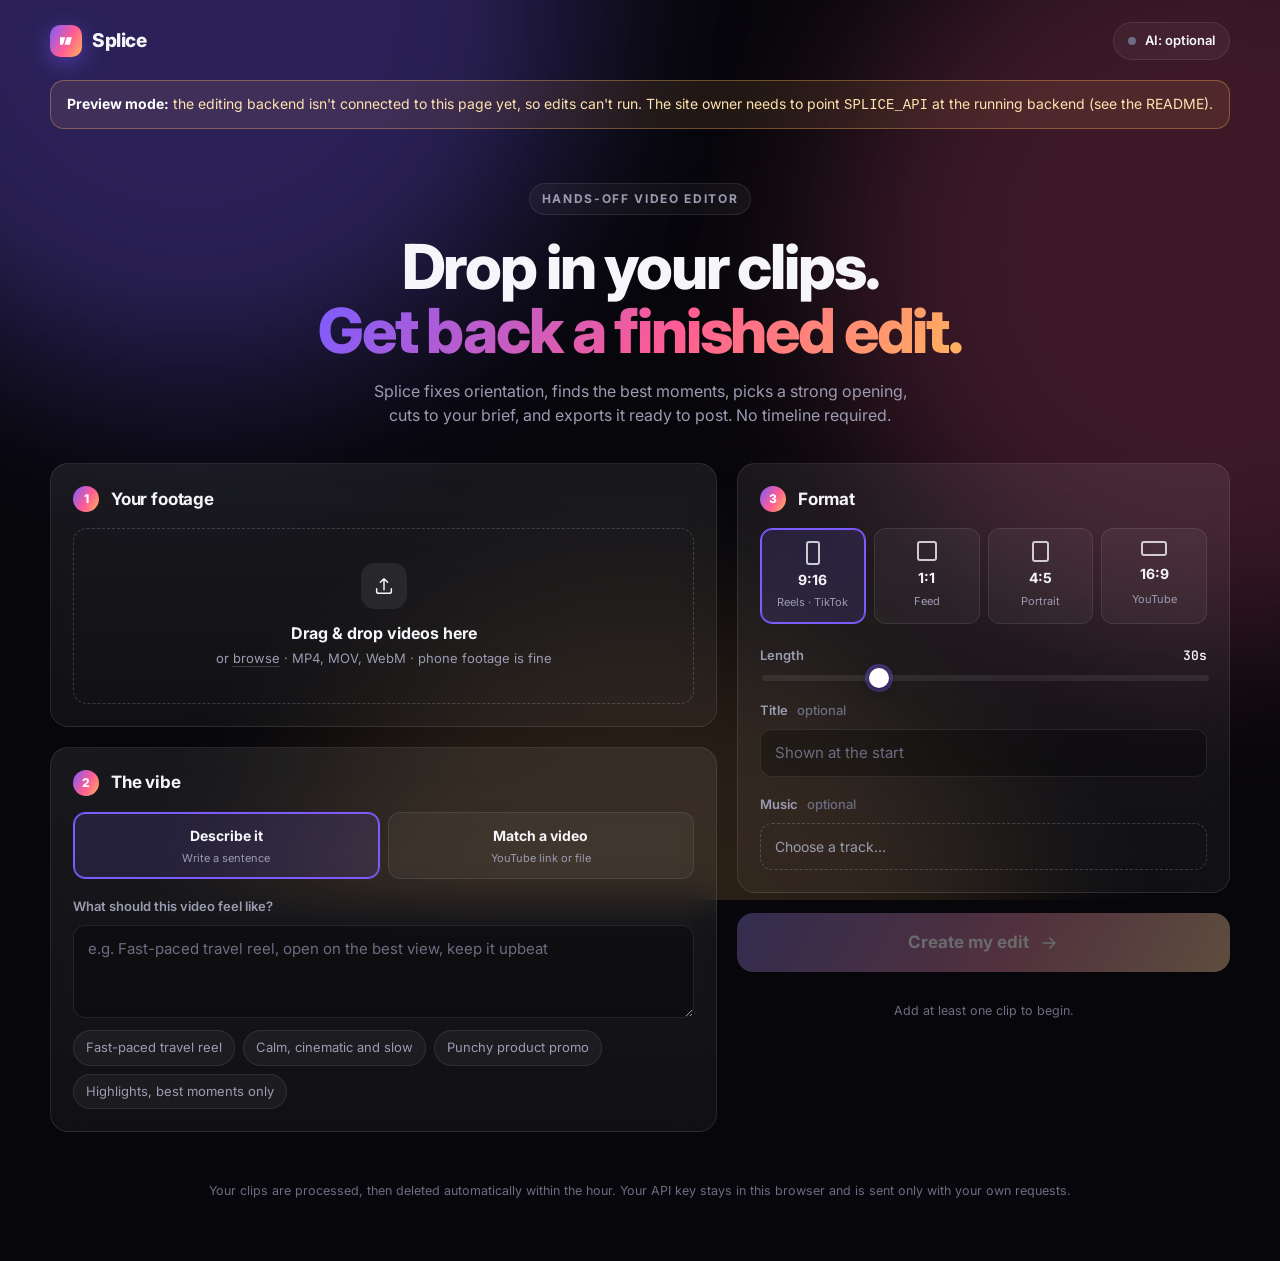
==== web/index.html @ bcc7db31 "Reference videos (YouTube or file), chunked parallel uploads, no-AI sentence edits, faster analysis/" ====
<!doctype html>
<html lang="en">
<head>
  <meta charset="utf-8">
  <meta name="viewport" content="width=device-width, initial-scale=1, viewport-fit=cover">
  <title>Splice — hands-off video editing</title>
  <meta name="description" content="Drop in your clips and a sentence. Get back a finished edit.">
  <meta name="theme-color" content="#07070b">
  <link rel="preconnect" href="https://fonts.googleapis.com">
  <link rel="preconnect" href="https://fonts.gstatic.com" crossorigin>
  <link href="https://fonts.googleapis.com/css2?family=Inter:wght@400;500;600;700;800&family=JetBrains+Mono:wght@500&display=swap" rel="stylesheet">
  <link rel="stylesheet" href="style.css">
</head>
<body>
  <div class="aurora" aria-hidden="true"><i></i><i></i><i></i></div>

  <header class="top">
    <a class="brand" href="./" aria-label="Splice home">
      <span class="mark" aria-hidden="true"><svg viewBox="0 0 24 24"><path d="M4 7h7l-3 10H4zM13 7h7l-3 10h-7z" fill="currentColor"/></svg></span>
      <span>Splice</span>
    </a>
    <button class="ai-pill" id="aiPill" type="button" aria-haspopup="dialog">
      <span class="dot" id="aiDot"></span><span id="aiPillText">AI: optional</span>
    </button>
  </header>

  <div class="banner" id="banner" role="status" hidden></div>

  <main>
    <!-- ───────── SETUP ───────── -->
    <section id="viewSetup" class="view">
      <div class="hero">
        <p class="eyebrow">Hands-off video editor</p>
        <h1>Drop in your clips.<br><span class="grad">Get back a finished edit.</span></h1>
        <p class="sub">Splice fixes orientation, finds the best moments, picks a strong opening, cuts to your brief, and exports it ready to post. No timeline required.</p>
      </div>

      <div class="grid">
        <div class="col">
          <div class="card" id="cardClips">
            <div class="card-h"><span class="num">1</span><h2>Your footage</h2><span class="meta" id="clipMeta"></span></div>
            <div class="drop" id="drop" tabindex="0" role="button" aria-label="Add video clips">
              <input id="fileInput" type="file" accept="video/*,.mp4,.mov,.m4v,.mkv,.webm" multiple hidden>
              <div class="drop-ico" aria-hidden="true">
                <svg viewBox="0 0 24 24" fill="none" stroke="currentColor" stroke-width="1.6" stroke-linecap="round" stroke-linejoin="round"><path d="M12 16V4M12 4l-4 4M12 4l4 4"/><path d="M4 15v3a2 2 0 0 0 2 2h12a2 2 0 0 0 2-2v-3"/></svg>
              </div>
              <p class="drop-t">Drag &amp; drop videos here</p>
              <p class="drop-s">or <u>browse</u> · MP4, MOV, WebM · phone footage is fine<span id="limitText"></span></p>
            </div>
            <ul class="clips" id="clipList" aria-live="polite"></ul>
          </div>

          <div class="card">
            <div class="card-h"><span class="num">2</span><h2>The vibe</h2></div>
            <div class="seg two tabs" id="briefMode" role="radiogroup" aria-label="How to describe the vibe">
              <button type="button" role="radio" aria-checked="true" data-v="describe"><b>Describe it</b><small>Write a sentence</small></button>
              <button type="button" role="radio" aria-checked="false" data-v="reference"><b>Match a video</b><small>YouTube link or file</small></button>
            </div>

            <div id="refBlock" hidden>
              <label class="field">
                <span>YouTube link</span>
                <input id="refUrl" type="url" inputmode="url" autocomplete="off" spellcheck="false" placeholder="https://www.youtube.com/watch?v=…">
              </label>
              <div class="or"><span>or</span></div>
              <label class="file" id="refLabel">
                <input id="refFile" type="file" accept="video/*,.mp4,.mov,.m4v,.mkv,.webm" hidden>
                <span id="refText">Upload a reference video…</span>
                <button type="button" id="refClear" class="x" aria-label="Remove reference" hidden>×</button>
              </label>
              <p class="fine">Splice measures the reference's pacing and style, then edits <em>your</em> footage to feel like it. The reference itself is never used in your video and is deleted after it's measured.</p>
            </div>

            <label class="field">
              <span id="promptLabel">What should this video feel like?</span>
              <textarea id="prompt" rows="3" maxlength="1000" placeholder="e.g. Fast-paced travel reel, open on the best view, keep it upbeat"></textarea>
            </label>
            <div class="chips" id="ideas" aria-label="Ideas">
              <button type="button">Fast-paced travel reel</button>
              <button type="button">Calm, cinematic and slow</button>
              <button type="button">Punchy product promo</button>
              <button type="button">Highlights, best moments only</button>
            </div>
          </div>
        </div>

        <div class="col">
          <div class="card">
            <div class="card-h"><span class="num">3</span><h2>Format</h2></div>
            <div class="seg" id="presets" role="radiogroup" aria-label="Aspect ratio">
              <button type="button" role="radio" aria-checked="true" data-v="9:16"><i class="ar a916"></i><b>9:16</b><small>Reels · TikTok</small></button>
              <button type="button" role="radio" aria-checked="false" data-v="1:1"><i class="ar a11"></i><b>1:1</b><small>Feed</small></button>
              <button type="button" role="radio" aria-checked="false" data-v="4:5"><i class="ar a45"></i><b>4:5</b><small>Portrait</small></button>
              <button type="button" role="radio" aria-checked="false" data-v="16:9"><i class="ar a169"></i><b>16:9</b><small>YouTube</small></button>
            </div>

            <div class="field">
              <span class="row"><span>Length</span><output id="durOut">30s</output></span>
              <input id="duration" type="range" min="10" max="90" step="5" value="30" aria-label="Target length in seconds">
            </div>

            <label class="field">
              <span>Title <em>optional</em></span>
              <input id="title" type="text" maxlength="80" placeholder="Shown at the start">
            </label>

            <div class="field">
              <span>Music <em>optional</em></span>
              <label class="file" id="musicLabel">
                <input id="musicInput" type="file" accept="audio/*,.mp3,.m4a,.aac,.wav,.ogg" hidden>
                <span id="musicText">Choose a track…</span>
                <button type="button" id="musicClear" class="x" aria-label="Remove music" hidden>×</button>
              </label>
            </div>
          </div>

          <button class="go" id="go" type="button" disabled>
            <span>Create my edit</span>
            <svg viewBox="0 0 24 24" aria-hidden="true"><path d="M5 12h14M13 6l6 6-6 6" fill="none" stroke="currentColor" stroke-width="2" stroke-linecap="round" stroke-linejoin="round"/></svg>
          </button>
          <p class="fine" id="goHint">Add at least one clip to begin.</p>
        </div>
      </div>
    </section>

    <!-- ───────── WORKING ───────── -->
    <section id="viewWork" class="view" hidden>
      <div class="work card">
        <div class="ring" aria-hidden="true">
          <svg viewBox="0 0 120 120"><circle class="trk" cx="60" cy="60" r="52"/><circle class="bar" id="ringBar" cx="60" cy="60" r="52"/></svg>
          <span id="ringPct">0%</span>
        </div>
        <h2 id="workTitle">Uploading your footage</h2>
        <p class="sub" id="workSub">This usually takes a minute or two.</p>
        <ol class="steps" id="steps">
          <li data-s="upload"><i></i>Upload</li>
          <li data-s="orient"><i></i>Check orientation</li>
          <li data-s="analyze"><i></i>Find the best moments</li>
          <li data-s="plan"><i></i>Plan the edit</li>
          <li data-s="render"><i></i>Render</li>
        </ol>
      </div>
    </section>

    <!-- ───────── RESULT ───────── -->
    <section id="viewResult" class="view" hidden>
      <div class="result">
        <div class="player-col">
          <div class="player" id="playerWrap">
            <video id="player" controls playsinline preload="metadata"></video>
            <div class="busy" id="playerBusy" hidden><span class="spin"></span><p id="busyText">Re-rendering…</p></div>
          </div>
        </div>
        <div class="side-col">
          <div class="card">
            <div class="card-h"><h2>Your edit is ready</h2></div>
            <p class="sub" id="resultMeta"></p>
            <ul class="notes" id="resultNotes"></ul>
            <div class="actions">
              <a class="btn primary" id="download" download="splice-edit.mp4">Download MP4</a>
              <button class="btn" id="again" type="button">New edit</button>
            </div>
          </div>

          <div class="card">
            <div class="card-h"><h2>Change it with a sentence</h2></div>
            <form id="reviseForm" class="revise">
              <input id="reviseInput" type="text" maxlength="500" placeholder="e.g. Make the second shot slow motion" autocomplete="off">
              <button class="btn primary" type="submit" id="reviseGo">Apply</button>
            </form>
            <div class="chips" id="reviseIdeas">
              <button type="button">Make it shorter and punchier</button>
              <button type="button">Slow-mo the best shot</button>
              <button type="button">Add a title: Summer 2026</button>
              <button type="button">Mute the clips, keep the music</button>
            </div>
            <p class="fine" id="reviseHint"></p>
          </div>

          <div class="card">
            <div class="card-h"><h2>Timeline</h2><span class="meta" id="tlMeta"></span></div>
            <div class="timeline" id="timeline" aria-label="Cuts in order"></div>
            <ul class="legend" id="legend"></ul>
          </div>
        </div>
      </div>
    </section>
  </main>

  <footer class="foot">
    <p>Your clips are processed, then deleted automatically within the hour. Your API key stays in this browser and is sent only with your own requests.</p>
  </footer>

  <!-- ───────── AI CONNECT DIALOG ───────── -->
  <dialog id="aiDialog" aria-labelledby="aiTitle">
    <form method="dialog" class="dlg-x"><button aria-label="Close">×</button></form>
    <h2 id="aiTitle">Smarter edits with AI <span class="pill">optional</span></h2>
    <p class="sub">Splice works without any AI. Connecting one lets it look at your footage, fix upside-down clips, and follow your brief more closely. It uses your own key, so it runs on your account.</p>

    <div class="seg two" id="provider" role="radiogroup" aria-label="AI provider">
      <button type="button" role="radio" aria-checked="true" data-v="claude"><b>Claude</b><small>Best quality · pay as you go</small></button>
      <button type="button" role="radio" aria-checked="false" data-v="gemini"><b>Gemini</b><small>Free tier available</small></button>
    </div>

    <label class="field">
      <span>API key</span>
      <input id="aiKey" type="password" autocomplete="off" spellcheck="false" placeholder="Paste your key">
    </label>
    <p class="fine" id="keyHelp"></p>
    <p class="err" id="aiErr" role="alert" hidden></p>

    <div class="dlg-actions">
      <button class="btn primary" id="aiConnect" type="button">Connect</button>
      <button class="btn" id="aiForget" type="button" hidden>Disconnect</button>
      <button class="btn ghost" id="aiSkip" type="button">Continue without AI</button>
    </div>
    <p class="fine">Without AI you still get a clean automatic edit; with it, Splice sees your footage, fixes upside-down clips, and follows your brief.</p>
  </dialog>

  <div class="toasts" id="toasts" aria-live="polite"></div>

  <script src="config.js"></script>
  <script src="app.js"></script>
</body>
</html>
---- web/style.css ----
:root {
  color-scheme: dark;
  --bg: #07070b;
  --bg2: #0d0d14;
  --surface: rgba(255, 255, 255, 0.045);
  --surface-2: rgba(255, 255, 255, 0.075);
  --border: rgba(255, 255, 255, 0.09);
  --border-2: rgba(255, 255, 255, 0.18);
  --text: #f5f5fa;
  --muted: #9b9bb2;
  --faint: #6c6c82;
  --a1: #7c5cff;
  --a2: #ff5c93;
  --a3: #ffb35c;
  --ok: #3ddc97;
  --err: #ff6b7a;
  --grad: linear-gradient(120deg, var(--a1), var(--a2) 55%, var(--a3));
  --r: 18px;
  --font: "Inter", ui-sans-serif, system-ui, -apple-system, "Segoe UI", Roboto, sans-serif;
  --mono: "JetBrains Mono", ui-monospace, SFMono-Regular, Menlo, monospace;
}

* { box-sizing: border-box; }
html { -webkit-text-size-adjust: 100%; }
body {
  margin: 0;
  min-height: 100vh;
  background: var(--bg);
  color: var(--text);
  font: 15px/1.5 var(--font);
  -webkit-font-smoothing: antialiased;
  overflow-x: hidden;
}
[hidden] { display: none !important; }
button, input, textarea { font: inherit; color: inherit; }
button { cursor: pointer; }
h1, h2, p { margin: 0; }
u { text-decoration-color: var(--border-2); text-underline-offset: 3px; }

/* ── background ── */
.aurora { position: fixed; inset: 0; z-index: 0; pointer-events: none; overflow: hidden; }
.aurora i {
  position: absolute; width: 60vmax; height: 60vmax; border-radius: 50%;
  filter: blur(90px); opacity: 0.32; will-change: transform;
}
.aurora i:nth-child(1) { background: var(--a1); top: -30vmax; left: -15vmax; animation: drift1 22s ease-in-out infinite alternate; }
.aurora i:nth-child(2) { background: var(--a2); top: -10vmax; right: -25vmax; opacity: 0.22; animation: drift2 26s ease-in-out infinite alternate; }
.aurora i:nth-child(3) { background: var(--a3); bottom: -38vmax; left: 20vw; opacity: 0.14; animation: drift1 30s ease-in-out infinite alternate-reverse; }
@keyframes drift1 { to { transform: translate3d(8vmax, 6vmax, 0) scale(1.15); } }
@keyframes drift2 { to { transform: translate3d(-9vmax, 10vmax, 0) scale(0.9); } }

/* ── layout ── */
.top, main, .foot { position: relative; z-index: 1; width: min(1180px, 100% - 32px); margin-inline: auto; }
.top { display: flex; align-items: center; justify-content: space-between; padding: 22px 0 6px; }
.brand { display: inline-flex; align-items: center; gap: 10px; font-weight: 800; letter-spacing: -0.02em; font-size: 19px; color: var(--text); text-decoration: none; }
.mark { width: 32px; height: 32px; border-radius: 10px; display: grid; place-items: center; background: var(--grad); color: #fff; box-shadow: 0 6px 22px rgba(124, 92, 255, 0.45); }
.mark svg { width: 18px; height: 18px; }

.ai-pill {
  display: inline-flex; align-items: center; gap: 9px; padding: 8px 14px; border-radius: 999px;
  background: var(--surface); border: 1px solid var(--border); font-size: 13px; font-weight: 600;
  transition: background 0.2s, border-color 0.2s;
}
.ai-pill:hover { background: var(--surface-2); border-color: var(--border-2); }
.ai-pill .dot { width: 8px; height: 8px; border-radius: 50%; background: var(--faint); }
.ai-pill.on .dot { background: var(--ok); box-shadow: 0 0 0 4px rgba(61, 220, 151, 0.18); }

main { padding-bottom: 40px; }
.view { animation: rise 0.5s cubic-bezier(0.2, 0.7, 0.2, 1); }
@keyframes rise { from { opacity: 0; transform: translateY(14px); } }

.hero { text-align: center; padding: 54px 0 36px; max-width: 760px; margin-inline: auto; }
.eyebrow {
  display: inline-block; font-size: 12px; font-weight: 700; letter-spacing: 0.14em; text-transform: uppercase;
  color: var(--muted); padding: 6px 12px; border: 1px solid var(--border); border-radius: 999px; background: var(--surface);
}
h1 { font-size: clamp(34px, 6.2vw, 62px); line-height: 1.04; letter-spacing: -0.035em; font-weight: 800; margin: 20px 0 16px; }
.grad { background: var(--grad); -webkit-background-clip: text; background-clip: text; color: transparent; }
.sub { color: var(--muted); font-size: 16px; }
.hero .sub { max-width: 560px; margin-inline: auto; }

.grid { display: grid; grid-template-columns: 1.15fr 0.85fr; gap: 20px; align-items: start; }
.col { display: grid; gap: 20px; }
@media (max-width: 880px) { .grid { grid-template-columns: 1fr; } }

/* ── cards ── */
.card {
  background: linear-gradient(180deg, var(--surface-2), var(--surface));
  border: 1px solid var(--border); border-radius: var(--r); padding: 22px;
  backdrop-filter: blur(18px); -webkit-backdrop-filter: blur(18px);
}
.card-h { display: flex; align-items: center; gap: 12px; margin-bottom: 16px; }
.card-h h2 { font-size: 17px; font-weight: 700; letter-spacing: -0.01em; }
.card-h .meta { margin-left: auto; font-size: 12px; color: var(--muted); font-family: var(--mono); }
.num {
  width: 26px; height: 26px; border-radius: 50%; display: grid; place-items: center; font-size: 12px; font-weight: 800;
  background: var(--grad); color: #fff;
}

/* ── drop zone ── */
.drop {
  border: 1.5px dashed var(--border-2); border-radius: 14px; padding: 34px 16px; text-align: center; outline: none;
  transition: border-color 0.2s, background 0.2s, transform 0.2s; cursor: pointer;
}
.drop:hover, .drop:focus-visible, .drop.over { border-color: var(--a1); background: rgba(124, 92, 255, 0.09); }
.drop.over { transform: scale(1.01); }
.drop-ico { width: 46px; height: 46px; margin: 0 auto 12px; border-radius: 14px; display: grid; place-items: center; background: var(--surface-2); color: var(--text); }
.drop-ico svg { width: 22px; height: 22px; }
.drop-t { font-weight: 700; font-size: 16px; }
.drop-s { color: var(--muted); font-size: 13px; margin-top: 4px; }

.clips { list-style: none; margin: 14px 0 0; padding: 0; display: grid; gap: 10px; }
.clips:empty { display: none; }
.clip {
  display: grid; grid-template-columns: 64px 1fr auto; gap: 12px; align-items: center; padding: 8px;
  border: 1px solid var(--border); border-radius: 12px; background: var(--surface);
  animation: rise 0.35s ease both;
}
.clip video { width: 64px; height: 40px; object-fit: cover; border-radius: 8px; background: #000; pointer-events: none; }
.clip .nm { font-size: 14px; font-weight: 600; white-space: nowrap; overflow: hidden; text-overflow: ellipsis; }
.clip .sz { font-size: 12px; color: var(--muted); font-family: var(--mono); }
.x { width: 30px; height: 30px; border-radius: 9px; border: 0; background: transparent; color: var(--muted); font-size: 20px; line-height: 1; }
.x:hover { background: var(--surface-2); color: var(--text); }

/* ── form bits ── */
.field { display: grid; gap: 8px; margin-top: 18px; }
.seg + .field { margin-top: 22px; }
.card-h + .field { margin-top: 0; }
.field > span, .field .row { font-size: 13px; font-weight: 600; color: var(--muted); }
.field em { font-style: normal; font-weight: 500; color: var(--faint); margin-left: 6px; }
.row { display: flex; justify-content: space-between; }
.row output { color: var(--text); font-family: var(--mono); }
textarea, input[type="text"], input[type="password"] {
  width: 100%; background: rgba(0, 0, 0, 0.28); border: 1px solid var(--border); border-radius: 12px;
  padding: 12px 14px; outline: none; transition: border-color 0.2s, box-shadow 0.2s; resize: vertical;
}
textarea:focus, input[type="text"]:focus, input[type="password"]:focus {
  border-color: var(--a1); box-shadow: 0 0 0 4px rgba(124, 92, 255, 0.18);
}
::placeholder { color: var(--faint); }

input[type="range"] { -webkit-appearance: none; appearance: none; width: 100%; height: 6px; border-radius: 6px; background: var(--surface-2); outline: none; }
input[type="range"]::-webkit-slider-thumb { -webkit-appearance: none; width: 20px; height: 20px; border-radius: 50%; background: #fff; box-shadow: 0 2px 10px rgba(0, 0, 0, 0.5), 0 0 0 4px rgba(124, 92, 255, 0.4); }
input[type="range"]::-moz-range-thumb { width: 20px; height: 20px; border: 0; border-radius: 50%; background: #fff; }

.chips { display: flex; flex-wrap: wrap; gap: 8px; margin-top: 12px; }
.chips button {
  padding: 7px 12px; border-radius: 999px; border: 1px solid var(--border); background: var(--surface);
  color: var(--muted); font-size: 13px; transition: all 0.2s;
}
.chips button:hover { color: var(--text); border-color: var(--border-2); background: var(--surface-2); }

.seg { display: grid; grid-template-columns: repeat(4, 1fr); gap: 8px; }
.seg.two { grid-template-columns: 1fr 1fr; margin-bottom: 4px; }
.seg button {
  display: grid; justify-items: center; gap: 4px; padding: 12px 6px; border-radius: 12px;
  border: 1px solid var(--border); background: var(--surface); transition: all 0.2s; text-align: center;
}
.seg button b { font-size: 14px; }
.seg button small { font-size: 11px; color: var(--muted); }
.seg button:hover { border-color: var(--border-2); }
.seg button[aria-checked="true"] { border-color: var(--a1); background: rgba(124, 92, 255, 0.14); box-shadow: inset 0 0 0 1px var(--a1); }
.ar { display: block; border: 2px solid currentColor; border-radius: 3px; opacity: 0.8; }
.a916 { width: 14px; height: 24px; } .a11 { width: 20px; height: 20px; } .a45 { width: 17px; height: 21px; } .a169 { width: 26px; height: 15px; }

.file {
  display: flex; align-items: center; gap: 8px; padding: 12px 14px; border-radius: 12px; cursor: pointer;
  border: 1px dashed var(--border-2); color: var(--muted); font-size: 14px; transition: all 0.2s;
}
.file:hover { border-color: var(--a1); color: var(--text); }
.file span { flex: 1; overflow: hidden; text-overflow: ellipsis; white-space: nowrap; }
.file.has { border-style: solid; color: var(--text); }

/* ── buttons ── */
.go {
  width: 100%; display: flex; align-items: center; justify-content: center; gap: 10px; padding: 17px 22px; border: 0;
  border-radius: 16px; font-size: 17px; font-weight: 700; color: #fff; background: var(--grad);
  box-shadow: 0 12px 40px rgba(255, 92, 147, 0.32), inset 0 1px 0 rgba(255, 255, 255, 0.3);
  transition: transform 0.15s, box-shadow 0.2s, filter 0.2s, opacity 0.2s;
}
.go svg { width: 20px; height: 20px; transition: transform 0.2s; }
.go:hover:not(:disabled) { transform: translateY(-2px); box-shadow: 0 16px 48px rgba(255, 92, 147, 0.45), inset 0 1px 0 rgba(255, 255, 255, 0.3); }
.go:hover:not(:disabled) svg { transform: translateX(4px); }
.go:disabled { opacity: 0.4; cursor: not-allowed; filter: saturate(0.5); box-shadow: none; }
.fine { color: var(--faint); font-size: 12.5px; margin-top: 10px; }
.go + .fine { text-align: center; }

.btn {
  display: inline-flex; align-items: center; justify-content: center; padding: 11px 18px; border-radius: 12px;
  border: 1px solid var(--border); background: var(--surface-2); font-weight: 600; font-size: 14px; text-decoration: none; color: var(--text);
  transition: all 0.2s;
}
.btn:hover { border-color: var(--border-2); background: rgba(255, 255, 255, 0.11); }
.btn.primary { background: var(--grad); border-color: transparent; color: #fff; box-shadow: 0 6px 22px rgba(255, 92, 147, 0.28); }
.btn.primary:hover { filter: brightness(1.1); }
.btn.ghost { background: transparent; }
.btn:disabled { opacity: 0.5; cursor: not-allowed; }

/* ── working view ── */
.work { max-width: 560px; margin: 48px auto; text-align: center; padding: 38px 28px; }
.work h2 { font-size: 24px; letter-spacing: -0.02em; margin-top: 18px; }
.ring { position: relative; width: 128px; height: 128px; margin-inline: auto; }
.ring svg { width: 100%; height: 100%; transform: rotate(-90deg); }
.ring circle { fill: none; stroke-width: 8; }
.ring .trk { stroke: var(--surface-2); }
.ring .bar { stroke: var(--a2); stroke-linecap: round; stroke-dasharray: 326.7; stroke-dashoffset: 326.7; transition: stroke-dashoffset 0.5s ease; filter: drop-shadow(0 0 8px rgba(255, 92, 147, 0.6)); }
.ring span { position: absolute; inset: 0; display: grid; place-items: center; font-weight: 800; font-size: 26px; font-family: var(--mono); }
.steps { list-style: none; padding: 0; margin: 26px auto 0; display: grid; gap: 10px; text-align: left; max-width: 300px; }
.steps li { display: flex; align-items: center; gap: 12px; color: var(--faint); font-size: 14px; transition: color 0.3s; }
.steps i { width: 18px; height: 18px; border-radius: 50%; border: 2px solid var(--border-2); position: relative; flex: none; transition: all 0.3s; }
.steps li.active { color: var(--text); font-weight: 600; }
.steps li.active i { border-color: var(--a2); border-top-color: transparent; animation: spin 0.8s linear infinite; }
.steps li.done { color: var(--muted); }
.steps li.done i { background: var(--ok); border-color: var(--ok); }
.steps li.done i::after { content: ""; position: absolute; left: 4px; top: 1px; width: 4px; height: 8px; border: solid #04170e; border-width: 0 2px 2px 0; transform: rotate(45deg); }
@keyframes spin { to { transform: rotate(360deg); } }

/* ── result ── */
.result { display: grid; grid-template-columns: minmax(280px, 400px) 1fr; gap: 24px; padding-top: 34px; align-items: start; }
@media (max-width: 880px) { .result { grid-template-columns: 1fr; } .player-col { max-width: 420px; margin-inline: auto; width: 100%; } }
.player-col { position: sticky; top: 16px; }
.player {
  position: relative; border-radius: 22px; overflow: hidden; background: #000; border: 1px solid var(--border-2);
  box-shadow: 0 30px 80px rgba(0, 0, 0, 0.6), 0 0 0 1px rgba(255, 255, 255, 0.04); max-height: 78vh; display: grid;
}
.player video { width: 100%; height: 100%; max-height: 78vh; display: block; background: #000; object-fit: contain; }
.busy { position: absolute; inset: 0; display: grid; place-content: center; justify-items: center; gap: 14px; background: rgba(7, 7, 11, 0.78); backdrop-filter: blur(6px); }
.spin { width: 34px; height: 34px; border-radius: 50%; border: 3px solid var(--border-2); border-top-color: var(--a2); animation: spin 0.8s linear infinite; }
.side-col { display: grid; gap: 18px; }
.actions { display: flex; gap: 10px; margin-top: 16px; flex-wrap: wrap; }
.revise { display: flex; gap: 10px; }
.revise input { flex: 1; }
.timeline { display: flex; height: 46px; border-radius: 12px; overflow: hidden; gap: 3px; }
.seg-cut { position: relative; min-width: 6px; border-radius: 6px; transition: filter 0.2s, transform 0.2s; }
.seg-cut:hover { filter: brightness(1.25); transform: scaleY(1.08); }
.seg-cut.has-cap::after { content: "Aa"; position: absolute; left: 4px; bottom: 2px; font-size: 9px; font-weight: 800; opacity: 0.85; }
.seg-cut.has-fx::before { content: ""; position: absolute; right: 3px; top: 3px; width: 6px; height: 6px; border-radius: 50%; background: #fff; opacity: 0.9; }
.legend { list-style: none; padding: 0; margin: 14px 0 0; display: flex; flex-wrap: wrap; gap: 8px 16px; font-size: 12.5px; color: var(--muted); }
.legend li { display: inline-flex; align-items: center; gap: 7px; }
.legend i { width: 10px; height: 10px; border-radius: 3px; }
.pill { display: inline-block; padding: 3px 9px; border-radius: 999px; font-size: 12px; font-weight: 600; background: var(--surface-2); border: 1px solid var(--border); margin-right: 6px; }

/* ── dialog ── */
dialog {
  width: min(480px, calc(100% - 32px)); padding: 26px; border-radius: 22px; color: var(--text);
  background: linear-gradient(180deg, #17172a, #101019); border: 1px solid var(--border-2); box-shadow: 0 40px 100px rgba(0, 0, 0, 0.7);
}
dialog::backdrop { background: rgba(4, 4, 8, 0.7); backdrop-filter: blur(6px); }
dialog h2 { font-size: 21px; letter-spacing: -0.02em; margin-bottom: 8px; }
dialog .sub { font-size: 14px; margin-bottom: 18px; }
.dlg-x { position: absolute; top: 14px; right: 14px; margin: 0; }
.dlg-x button { width: 32px; height: 32px; border-radius: 10px; border: 0; background: var(--surface-2); font-size: 20px; }
.dlg-actions { display: flex; gap: 10px; margin-top: 18px; flex-wrap: wrap; }
.err { color: var(--err); font-size: 13.5px; margin-top: 10px; }
#keyHelp a { color: var(--text); }

/* ── misc ── */
.toasts { position: fixed; z-index: 50; left: 50%; bottom: 24px; transform: translateX(-50%); display: grid; gap: 10px; width: min(440px, calc(100% - 32px)); }
.toast {
  padding: 13px 16px; border-radius: 14px; background: #1a1a2b; border: 1px solid var(--border-2);
  box-shadow: 0 16px 50px rgba(0, 0, 0, 0.55); font-size: 14px; animation: rise 0.3s ease;
}
.toast.err { border-color: rgba(255, 107, 122, 0.55); }
.toast.ok { border-color: rgba(61, 220, 151, 0.5); }
.foot { padding: 10px 0 40px; text-align: center; color: var(--faint); font-size: 12.5px; }

:focus-visible { outline: 2px solid var(--a1); outline-offset: 2px; }
@media (prefers-reduced-motion: reduce) {
  *, *::before, *::after { animation: none !important; transition: none !important; }
}
@media (max-width: 520px) {
  .hero { padding-top: 34px; }
  .card { padding: 18px; }
  .seg { grid-template-columns: repeat(2, 1fr); }
}

.banner {
  position: relative; z-index: 1; width: min(1180px, 100% - 32px); margin: 14px auto 0; padding: 12px 16px;
  border-radius: 14px; font-size: 14px; color: #ffe2b0; background: rgba(255, 179, 92, 0.1); border: 1px solid rgba(255, 179, 92, 0.35);
}
.banner b { color: #fff; }

.tabs { margin-bottom: 16px; }
.or { display: flex; align-items: center; gap: 12px; color: var(--faint); font-size: 12px; margin: 12px 0; text-transform: uppercase; letter-spacing: 0.1em; }
.or::before, .or::after { content: ""; height: 1px; flex: 1; background: var(--border); }
#refBlock .fine { margin: 10px 0 4px; }
#refBlock em { font-style: normal; color: var(--muted); }
input[type="url"] {
  width: 100%; background: rgba(0, 0, 0, 0.28); border: 1px solid var(--border); border-radius: 12px;
  padding: 12px 14px; outline: none; transition: border-color 0.2s, box-shadow 0.2s;
}
input[type="url"]:focus { border-color: var(--a1); box-shadow: 0 0 0 4px rgba(124, 92, 255, 0.18); }
.speed { margin-top: 6px; min-height: 20px; color: var(--muted); font-family: var(--mono); font-size: 12.5px; }
.notes { list-style: none; padding: 0; margin: 12px 0 0; display: grid; gap: 8px; }
.notes:empty { display: none; }
.notes li { font-size: 13px; color: #ffe2b0; background: rgba(255, 179, 92, 0.1); border: 1px solid rgba(255, 179, 92, 0.3); border-radius: 10px; padding: 8px 12px; }
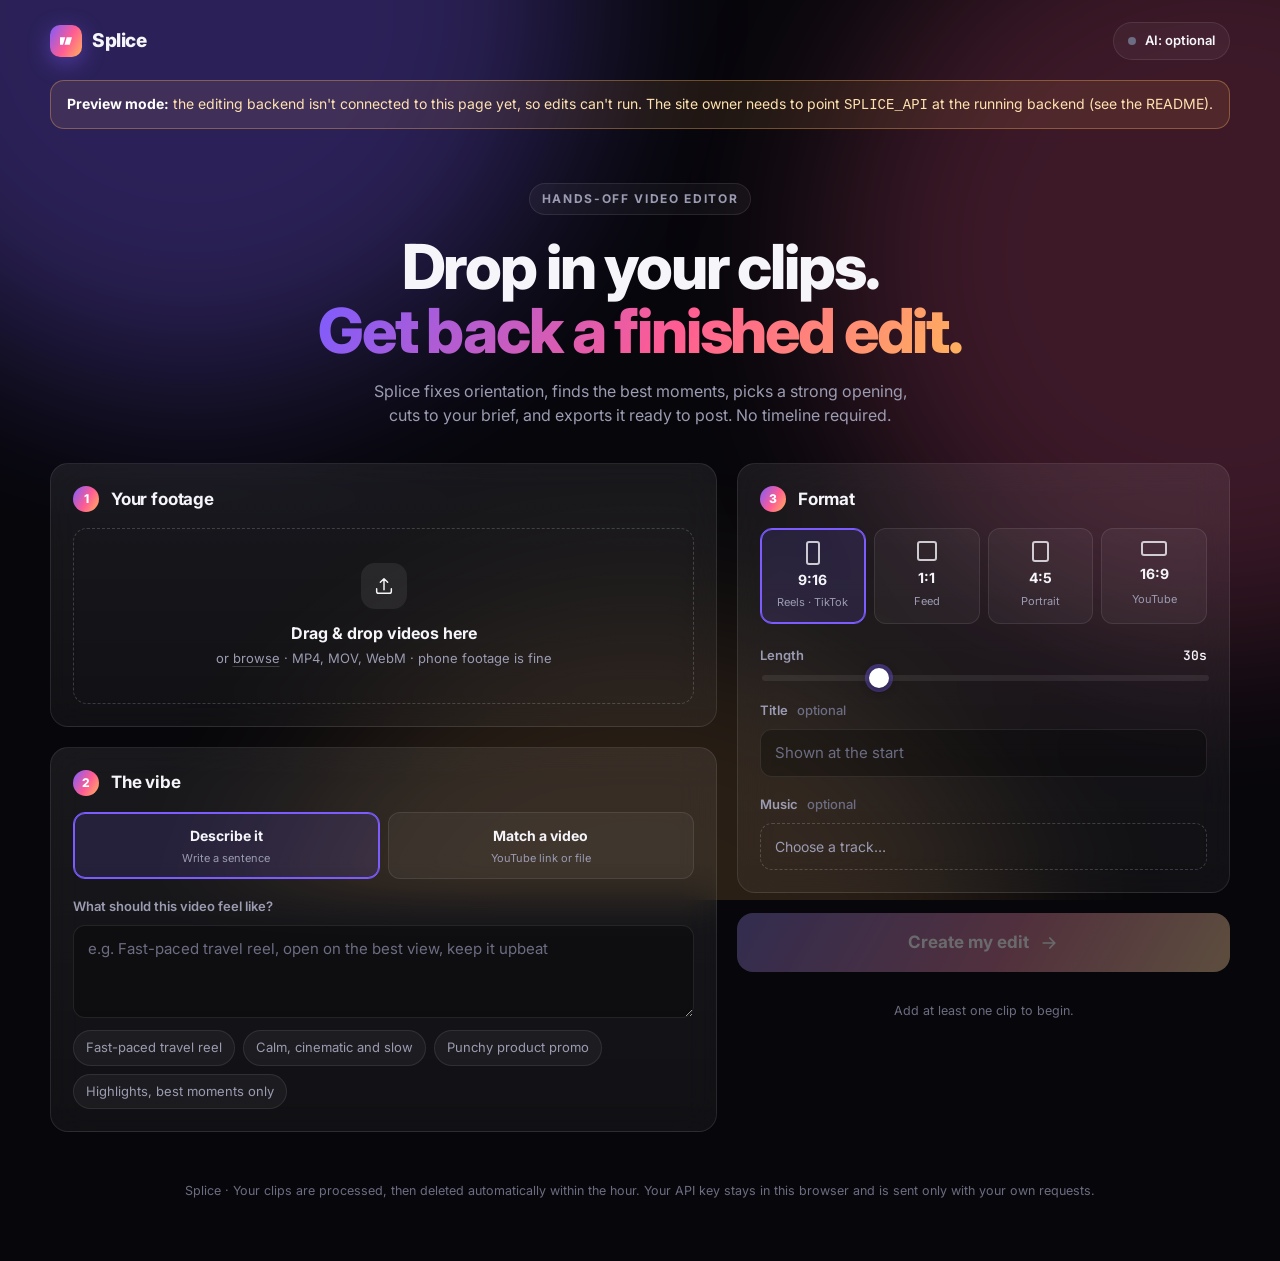
==== commit ae5ddcf8: "Self-updating desktop app: check releases, verify checksum, swap and restart - update: finds the lat" ====
--- a/web/index.html
+++ b/web/index.html
@@ -19,6 +19,9 @@
       <span class="mark" aria-hidden="true"><svg viewBox="0 0 24 24"><path d="M4 7h7l-3 10H4zM13 7h7l-3 10h-7z" fill="currentColor"/></svg></span>
       <span>Splice</span>
     </a>
+    <button class="ai-pill update-pill" id="updatePill" type="button" hidden>
+      <span class="dot" aria-hidden="true"></span><span id="updateText">Update available</span>
+    </button>
     <button class="ai-pill" id="aiPill" type="button" aria-haspopup="dialog">
       <span class="dot" id="aiDot"></span><span id="aiPillText">AI: optional</span>
     </button>
@@ -33,6 +36,11 @@
         <p class="eyebrow">Hands-off video editor</p>
         <h1>Drop in your clips.<br><span class="grad">Get back a finished edit.</span></h1>
         <p class="sub">Splice fixes orientation, finds the best moments, picks a strong opening, cuts to your brief, and exports it ready to post. No timeline required.</p>
+      </div>
+
+      <div class="recent" id="recent" hidden>
+        <h3>Pick up where you left off</h3>
+        <ul id="recentList"></ul>
       </div>
 
       <div class="grid">
@@ -167,6 +175,7 @@
             <form id="reviseForm" class="revise">
               <input id="reviseInput" type="text" maxlength="500" placeholder="e.g. Make the second shot slow motion" autocomplete="off">
               <button class="btn primary" type="submit" id="reviseGo">Apply</button>
+              <button class="btn" type="button" id="undoBtn" disabled title="Go back one change">Undo</button>
             </form>
             <div class="chips" id="reviseIdeas">
               <button type="button">Make it shorter and punchier</button>
@@ -188,7 +197,7 @@
   </main>
 
   <footer class="foot">
-    <p>Your clips are processed, then deleted automatically within the hour. Your API key stays in this browser and is sent only with your own requests.</p>
+    <p>Splice<span class="ver" id="footVersion"></span> · Your clips are processed, then deleted automatically within the hour. Your API key stays in this browser and is sent only with your own requests.</p>
   </footer>
 
   <!-- ───────── AI CONNECT DIALOG ───────── -->
@@ -217,6 +226,16 @@
     <p class="fine">Without AI you still get a clean automatic edit; with it, Splice sees your footage, fixes upside-down clips, and follows your brief.</p>
   </dialog>
 
+  <dialog id="slowDialog" aria-labelledby="slowTitle">
+    <h2 id="slowTitle">This will take a while</h2>
+    <p class="sub" id="slowBody"></p>
+    <ul class="tips" id="slowTips"></ul>
+    <div class="dlg-actions">
+      <button class="btn" id="slowCancel" type="button">Pick different clips</button>
+      <button class="btn primary" id="slowGo" type="button">Upload anyway</button>
+    </div>
+  </dialog>
+
   <div class="toasts" id="toasts" aria-live="polite"></div>
 
   <script src="config.js"></script>
--- a/web/style.css
+++ b/web/style.css
@@ -51,7 +51,8 @@
 
 /* ── layout ── */
 .top, main, .foot { position: relative; z-index: 1; width: min(1180px, 100% - 32px); margin-inline: auto; }
-.top { display: flex; align-items: center; justify-content: space-between; padding: 22px 0 6px; }
+.top { display: flex; align-items: center; justify-content: space-between; gap: 10px; padding: 22px 0 6px; }
+.top .ai-pill + .ai-pill { margin-left: auto; }
 .brand { display: inline-flex; align-items: center; gap: 10px; font-weight: 800; letter-spacing: -0.02em; font-size: 19px; color: var(--text); text-decoration: none; }
 .mark { width: 32px; height: 32px; border-radius: 10px; display: grid; place-items: center; background: var(--grad); color: #fff; box-shadow: 0 6px 22px rgba(124, 92, 255, 0.45); }
 .mark svg { width: 18px; height: 18px; }
@@ -294,3 +295,24 @@
 .notes { list-style: none; padding: 0; margin: 12px 0 0; display: grid; gap: 8px; }
 .notes:empty { display: none; }
 .notes li { font-size: 13px; color: #ffe2b0; background: rgba(255, 179, 92, 0.1); border: 1px solid rgba(255, 179, 92, 0.3); border-radius: 10px; padding: 8px 12px; }
+
+.recent { margin: -8px 0 22px; }
+.recent h3 { margin: 0 0 10px; font-size: 13px; font-weight: 700; color: var(--muted); letter-spacing: 0.04em; }
+.recent ul { list-style: none; margin: 0; padding: 0; display: flex; gap: 10px; flex-wrap: wrap; }
+.recent button {
+  display: grid; gap: 2px; text-align: left; padding: 10px 14px; border-radius: 12px; border: 1px solid var(--border);
+  background: var(--surface); min-width: 150px; transition: all 0.2s;
+}
+.recent button:hover:not(:disabled) { border-color: var(--a1); background: rgba(124, 92, 255, 0.1); }
+.recent button:disabled { opacity: 0.5; cursor: default; }
+.recent b { font-size: 14px; }
+.recent small { color: var(--muted); font-size: 12px; }
+.revise .btn { white-space: nowrap; }
+
+.tips { margin: 0 0 4px; padding-left: 18px; color: var(--muted); font-size: 14px; display: grid; gap: 6px; }
+.tips b { color: var(--text); }
+
+.update-pill { margin-left: auto; border-color: rgba(255, 179, 92, 0.5); background: rgba(255, 179, 92, 0.1); color: #ffe2b0; }
+.update-pill .dot { background: var(--a3); box-shadow: 0 0 0 4px rgba(255, 179, 92, 0.2); }
+.update-pill + .ai-pill { margin-left: 0; }
+.ver { color: var(--faint); font-family: var(--mono); font-size: 12px; }
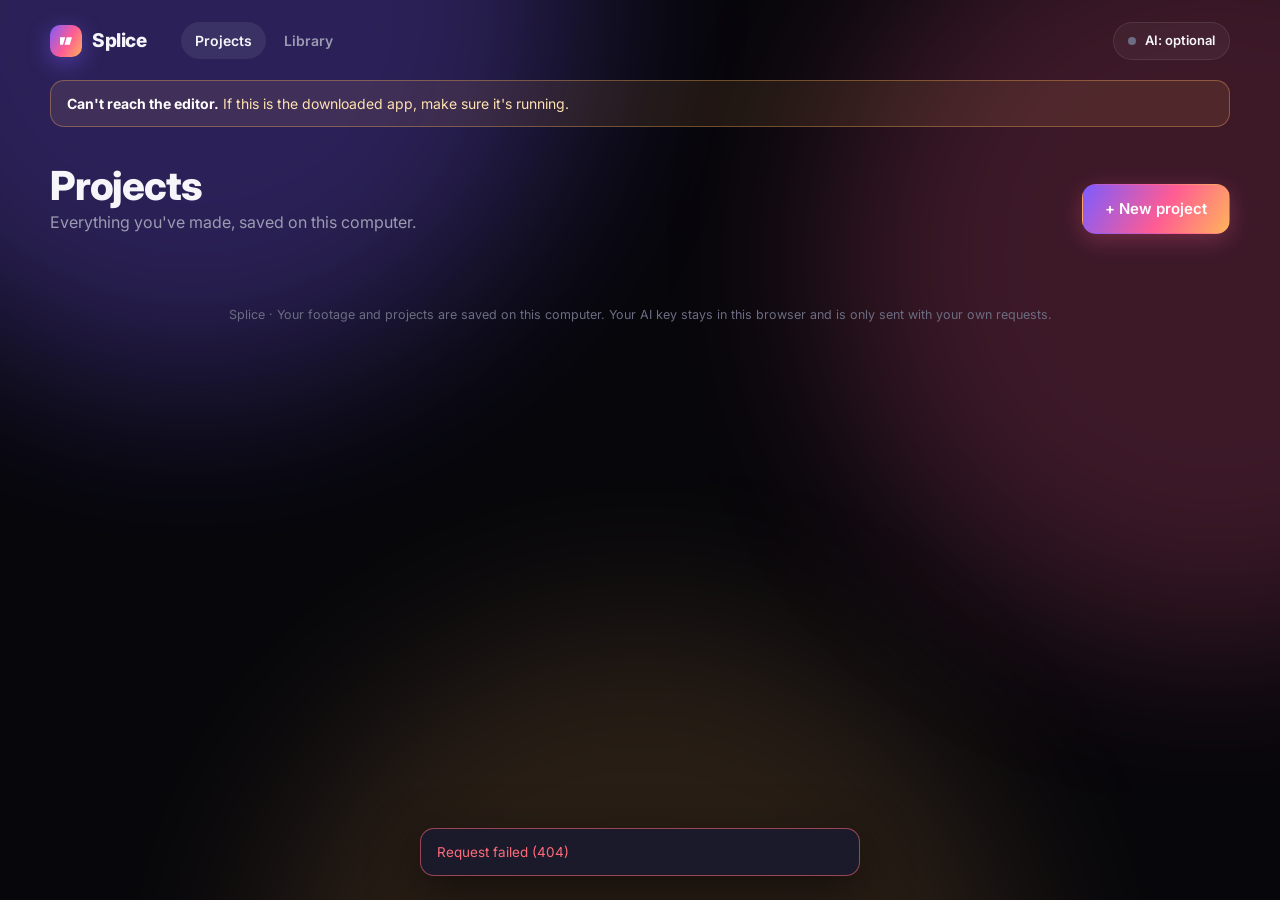
==== commit 060eec23: "New front end: sign-in, projects dashboard, footage library, project workspace - accounts UI (sign u" ====
--- a/web/index.html
+++ b/web/index.html
@@ -19,43 +19,114 @@
       <span class="mark" aria-hidden="true"><svg viewBox="0 0 24 24"><path d="M4 7h7l-3 10H4zM13 7h7l-3 10h-7z" fill="currentColor"/></svg></span>
       <span>Splice</span>
     </a>
+    <nav class="nav" id="nav" hidden>
+      <a href="#/home" id="navHome">Projects</a>
+      <a href="#/library" id="navLib">Library</a>
+    </nav>
     <button class="ai-pill update-pill" id="updatePill" type="button" hidden>
       <span class="dot" aria-hidden="true"></span><span id="updateText">Update available</span>
     </button>
     <button class="ai-pill" id="aiPill" type="button" aria-haspopup="dialog">
       <span class="dot" id="aiDot"></span><span id="aiPillText">AI: optional</span>
     </button>
+    <button class="ai-pill acct" id="acctBtn" type="button" hidden>
+      <span id="acctName">Account</span>
+    </button>
   </header>
 
   <div class="banner" id="banner" role="status" hidden></div>
 
   <main>
-    <!-- ───────── SETUP ───────── -->
-    <section id="viewSetup" class="view">
-      <div class="hero">
-        <p class="eyebrow">Hands-off video editor</p>
-        <h1>Drop in your clips.<br><span class="grad">Get back a finished edit.</span></h1>
-        <p class="sub">Splice fixes orientation, finds the best moments, picks a strong opening, cuts to your brief, and exports it ready to post. No timeline required.</p>
-      </div>
-
-      <div class="recent" id="recent" hidden>
-        <h3>Pick up where you left off</h3>
-        <ul id="recentList"></ul>
-      </div>
-
-      <div class="grid">
+    <!-- ───────── SIGN IN ───────── -->
+    <section id="viewAuth" class="view" hidden>
+      <div class="auth card">
+        <h1 class="auth-h">Welcome to <span class="grad">Splice</span></h1>
+        <p class="sub">Your projects and footage are saved on this computer. Sign in to pick up where you left off.</p>
+        <div class="seg two tabs" id="authTabs" role="tablist" aria-label="Sign in or create an account">
+          <button type="button" role="tab" aria-selected="true" data-v="login"><b>Sign in</b></button>
+          <button type="button" role="tab" aria-selected="false" data-v="signup"><b>Create account</b></button>
+        </div>
+        <form id="authForm" novalidate>
+          <label class="field" id="nameField" hidden>
+            <span>Your name <em>optional</em></span>
+            <input id="authName" type="text" autocomplete="name" maxlength="80">
+          </label>
+          <label class="field">
+            <span>Email</span>
+            <input id="authEmail" type="text" inputmode="email" autocomplete="email" spellcheck="false" placeholder="you@example.com">
+          </label>
+          <label class="field">
+            <span>Password</span>
+            <input id="authPassword" type="password" autocomplete="current-password" placeholder="At least 8 characters">
+          </label>
+          <p class="err" id="authErr" role="alert" hidden></p>
+          <button class="go" id="authGo" type="submit"><span id="authGoText">Sign in</span></button>
+        </form>
+      </div>
+    </section>
+
+    <!-- ───────── HOME: PROJECTS ───────── -->
+    <section id="viewHome" class="view" hidden>
+      <div class="page-h">
+        <div>
+          <h1 class="page-title">Projects</h1>
+          <p class="sub" id="homeSub">Everything you've made, saved on this computer.</p>
+        </div>
+        <button class="btn primary big" id="newProject" type="button">+ New project</button>
+      </div>
+      <div class="banner-slot" id="homeNotice"></div>
+      <ul class="cards" id="projectGrid"></ul>
+      <div class="empty" id="homeEmpty" hidden>
+        <div class="empty-ico" aria-hidden="true">🎬</div>
+        <h2>Make your first edit</h2>
+        <p class="sub">Create a project, drop in your clips, and Splice will cut them into a finished video.</p>
+        <button class="btn primary big" id="newProject2" type="button">+ New project</button>
+      </div>
+    </section>
+
+    <!-- ───────── LIBRARY ───────── -->
+    <section id="viewLibrary" class="view" hidden>
+      <div class="page-h">
+        <div>
+          <h1 class="page-title">Footage library</h1>
+          <p class="sub" id="libSub">Upload once, use in any project.</p>
+        </div>
+        <button class="btn primary big" id="libAdd" type="button">+ Add footage</button>
+      </div>
+      <ul class="cards media-cards" id="libGrid"></ul>
+      <div class="empty" id="libEmpty" hidden>
+        <div class="empty-ico" aria-hidden="true">📁</div>
+        <h2>No footage yet</h2>
+        <p class="sub">Add clips here and they'll be available in every project.</p>
+      </div>
+    </section>
+
+    <!-- ───────── PROJECT WORKSPACE ───────── -->
+    <section id="viewProject" class="view" hidden>
+      <div class="page-h tight">
+        <div class="crumbs">
+          <button class="link" id="backHome" type="button">← Projects</button>
+          <input id="projName" class="name-input" type="text" maxlength="80" aria-label="Project name">
+        </div>
+        <span class="chip" id="projStatus">Draft</span>
+      </div>
+
+      <div class="work-grid">
         <div class="col">
-          <div class="card" id="cardClips">
-            <div class="card-h"><span class="num">1</span><h2>Your footage</h2><span class="meta" id="clipMeta"></span></div>
-            <div class="drop" id="drop" tabindex="0" role="button" aria-label="Add video clips">
+          <div class="card">
+            <div class="card-h"><span class="num">1</span><h2>Footage</h2><span class="meta" id="clipMeta"></span></div>
+            <div class="drop slim" id="drop" tabindex="0" role="button" aria-label="Add video clips">
               <input id="fileInput" type="file" accept="video/*,.mp4,.mov,.m4v,.mkv,.webm" multiple hidden>
-              <div class="drop-ico" aria-hidden="true">
-                <svg viewBox="0 0 24 24" fill="none" stroke="currentColor" stroke-width="1.6" stroke-linecap="round" stroke-linejoin="round"><path d="M12 16V4M12 4l-4 4M12 4l4 4"/><path d="M4 15v3a2 2 0 0 0 2 2h12a2 2 0 0 0 2-2v-3"/></svg>
-              </div>
-              <p class="drop-t">Drag &amp; drop videos here</p>
-              <p class="drop-s">or <u>browse</u> · MP4, MOV, WebM · phone footage is fine<span id="limitText"></span></p>
+              <p class="drop-t">Drop videos here <span class="drop-s">or <u>browse</u></span></p>
+              <p class="drop-s" id="limitText">MP4, MOV, WebM · phone footage is fine</p>
+            </div>
+            <div class="upload-card" id="uploadCard" hidden>
+              <div class="bar"><i id="upBar"></i></div>
+              <p class="up-line"><b id="upTitle">Uploading…</b> <span id="upSub"></span></p>
+              <p class="speed" id="upSpeed" aria-live="polite"></p>
             </div>
             <ul class="clips" id="clipList" aria-live="polite"></ul>
+            <button class="btn" id="pickLibrary" type="button">Add from library</button>
           </div>
 
           <div class="card">
@@ -64,7 +135,6 @@
               <button type="button" role="radio" aria-checked="true" data-v="describe"><b>Describe it</b><small>Write a sentence</small></button>
               <button type="button" role="radio" aria-checked="false" data-v="reference"><b>Match a video</b><small>YouTube link or file</small></button>
             </div>
-
             <div id="refBlock" hidden>
               <label class="field">
                 <span>YouTube link</span>
@@ -76,9 +146,8 @@
                 <span id="refText">Upload a reference video…</span>
                 <button type="button" id="refClear" class="x" aria-label="Remove reference" hidden>×</button>
               </label>
-              <p class="fine">Splice measures the reference's pacing and style, then edits <em>your</em> footage to feel like it. The reference itself is never used in your video and is deleted after it's measured.</p>
-            </div>
-
+              <p class="fine">Only the reference's pacing and style are measured; none of it appears in your video.</p>
+            </div>
             <label class="field">
               <span id="promptLabel">What should this video feel like?</span>
               <textarea id="prompt" rows="3" maxlength="1000" placeholder="e.g. Fast-paced travel reel, open on the best view, keep it upbeat"></textarea>
@@ -90,9 +159,7 @@
               <button type="button">Highlights, best moments only</button>
             </div>
           </div>
-        </div>
-
-        <div class="col">
+
           <div class="card">
             <div class="card-h"><span class="num">3</span><h2>Format</h2></div>
             <div class="seg" id="presets" role="radiogroup" aria-label="Aspect ratio">
@@ -101,17 +168,14 @@
               <button type="button" role="radio" aria-checked="false" data-v="4:5"><i class="ar a45"></i><b>4:5</b><small>Portrait</small></button>
               <button type="button" role="radio" aria-checked="false" data-v="16:9"><i class="ar a169"></i><b>16:9</b><small>YouTube</small></button>
             </div>
-
             <div class="field">
               <span class="row"><span>Length</span><output id="durOut">30s</output></span>
               <input id="duration" type="range" min="10" max="90" step="5" value="30" aria-label="Target length in seconds">
             </div>
-
             <label class="field">
               <span>Title <em>optional</em></span>
               <input id="title" type="text" maxlength="80" placeholder="Shown at the start">
             </label>
-
             <div class="field">
               <span>Music <em>optional</em></span>
               <label class="file" id="musicLabel">
@@ -121,56 +185,35 @@
               </label>
             </div>
           </div>
-
-          <button class="go" id="go" type="button" disabled>
-            <span>Create my edit</span>
-            <svg viewBox="0 0 24 24" aria-hidden="true"><path d="M5 12h14M13 6l6 6-6 6" fill="none" stroke="currentColor" stroke-width="2" stroke-linecap="round" stroke-linejoin="round"/></svg>
-          </button>
-          <p class="fine" id="goHint">Add at least one clip to begin.</p>
-        </div>
-      </div>
-    </section>
-
-    <!-- ───────── WORKING ───────── -->
-    <section id="viewWork" class="view" hidden>
-      <div class="work card">
-        <div class="ring" aria-hidden="true">
-          <svg viewBox="0 0 120 120"><circle class="trk" cx="60" cy="60" r="52"/><circle class="bar" id="ringBar" cx="60" cy="60" r="52"/></svg>
-          <span id="ringPct">0%</span>
-        </div>
-        <h2 id="workTitle">Uploading your footage</h2>
-        <p class="sub" id="workSub">This usually takes a minute or two.</p>
-        <ol class="steps" id="steps">
-          <li data-s="upload"><i></i>Upload</li>
-          <li data-s="orient"><i></i>Check orientation</li>
-          <li data-s="analyze"><i></i>Find the best moments</li>
-          <li data-s="plan"><i></i>Plan the edit</li>
-          <li data-s="render"><i></i>Render</li>
-        </ol>
-      </div>
-    </section>
-
-    <!-- ───────── RESULT ───────── -->
-    <section id="viewResult" class="view" hidden>
-      <div class="result">
-        <div class="player-col">
-          <div class="player" id="playerWrap">
-            <video id="player" controls playsinline preload="metadata"></video>
-            <div class="busy" id="playerBusy" hidden><span class="spin"></span><p id="busyText">Re-rendering…</p></div>
-          </div>
-        </div>
-        <div class="side-col">
-          <div class="card">
-            <div class="card-h"><h2>Your edit is ready</h2></div>
-            <p class="sub" id="resultMeta"></p>
+        </div>
+
+        <div class="col sticky">
+          <div class="card preview-card">
+            <div class="player empty-player" id="playerWrap">
+              <video id="player" controls playsinline preload="metadata" hidden></video>
+              <div class="placeholder" id="playerEmpty">
+                <div class="empty-ico" aria-hidden="true">🎞️</div>
+                <p>Your edit will appear here</p>
+              </div>
+              <div class="busy" id="playerBusy" hidden><span class="spin"></span><p id="busyText">Working…</p></div>
+            </div>
+            <div class="progress-block" id="progressBlock" hidden>
+              <div class="bar"><i id="genBar"></i></div>
+              <p class="up-line"><b id="workTitle">Working</b> <span id="workSub"></span></p>
+            </div>
+            <button class="go" id="go" type="button" disabled>
+              <span id="goText">Create my edit</span>
+              <svg viewBox="0 0 24 24" aria-hidden="true"><path d="M5 12h14M13 6l6 6-6 6" fill="none" stroke="currentColor" stroke-width="2" stroke-linecap="round" stroke-linejoin="round"/></svg>
+            </button>
+            <p class="fine" id="goHint">Add at least one clip to begin.</p>
+            <p class="fine" id="resultMeta"></p>
             <ul class="notes" id="resultNotes"></ul>
-            <div class="actions">
+            <div class="actions" id="resultActions" hidden>
               <a class="btn primary" id="download" download="splice-edit.mp4">Download MP4</a>
-              <button class="btn" id="again" type="button">New edit</button>
-            </div>
-          </div>
-
-          <div class="card">
+            </div>
+          </div>
+
+          <div class="card" id="reviseCard" hidden>
             <div class="card-h"><h2>Change it with a sentence</h2></div>
             <form id="reviseForm" class="revise">
               <input id="reviseInput" type="text" maxlength="500" placeholder="e.g. Make the second shot slow motion" autocomplete="off">
@@ -186,7 +229,7 @@
             <p class="fine" id="reviseHint"></p>
           </div>
 
-          <div class="card">
+          <div class="card" id="timelineCard" hidden>
             <div class="card-h"><h2>Timeline</h2><span class="meta" id="tlMeta"></span></div>
             <div class="timeline" id="timeline" aria-label="Cuts in order"></div>
             <ul class="legend" id="legend"></ul>
@@ -197,7 +240,7 @@
   </main>
 
   <footer class="foot">
-    <p>Splice<span class="ver" id="footVersion"></span> · Your clips are processed, then deleted automatically within the hour. Your API key stays in this browser and is sent only with your own requests.</p>
+    <p>Splice<span class="ver" id="footVersion"></span> · Your footage and projects are saved on this computer. Your AI key stays in this browser and is only sent with your own requests.</p>
   </footer>
 
   <!-- ───────── AI CONNECT DIALOG ───────── -->
@@ -226,6 +269,41 @@
     <p class="fine">Without AI you still get a clean automatic edit; with it, Splice sees your footage, fixes upside-down clips, and follows your brief.</p>
   </dialog>
 
+  <dialog id="acctDialog" aria-labelledby="acctTitle">
+    <form method="dialog" class="dlg-x"><button aria-label="Close">×</button></form>
+    <h2 id="acctTitle">Your account</h2>
+    <p class="sub" id="acctEmail"></p>
+    <details class="pw">
+      <summary>Change password</summary>
+      <label class="field"><span>Current password</span><input id="pwCurrent" type="password" autocomplete="current-password"></label>
+      <label class="field"><span>New password</span><input id="pwNext" type="password" autocomplete="new-password"></label>
+      <p class="err" id="pwErr" role="alert" hidden></p>
+      <button class="btn" id="pwGo" type="button">Update password</button>
+    </details>
+    <div class="dlg-actions">
+      <button class="btn" id="signOut" type="button">Sign out</button>
+    </div>
+  </dialog>
+
+  <dialog id="pickDialog" aria-labelledby="pickTitle">
+    <form method="dialog" class="dlg-x"><button aria-label="Close">×</button></form>
+    <h2 id="pickTitle">Add from your library</h2>
+    <ul class="pick-list" id="pickList"></ul>
+    <p class="fine" id="pickEmpty" hidden>Your library is empty. Drop clips into the project to add some.</p>
+    <div class="dlg-actions">
+      <button class="btn primary" id="pickDone" type="button">Add selected</button>
+    </div>
+  </dialog>
+
+  <dialog id="confirmDialog" aria-labelledby="confirmTitle">
+    <h2 id="confirmTitle">Are you sure?</h2>
+    <p class="sub" id="confirmBody"></p>
+    <div class="dlg-actions">
+      <button class="btn" id="confirmNo" type="button">Cancel</button>
+      <button class="btn primary" id="confirmYes" type="button">Confirm</button>
+    </div>
+  </dialog>
+
   <dialog id="slowDialog" aria-labelledby="slowTitle">
     <h2 id="slowTitle">This will take a while</h2>
     <p class="sub" id="slowBody"></p>
--- a/web/style.css
+++ b/web/style.css
@@ -160,7 +160,7 @@
 .seg button b { font-size: 14px; }
 .seg button small { font-size: 11px; color: var(--muted); }
 .seg button:hover { border-color: var(--border-2); }
-.seg button[aria-checked="true"] { border-color: var(--a1); background: rgba(124, 92, 255, 0.14); box-shadow: inset 0 0 0 1px var(--a1); }
+.seg button[aria-checked="true"], .seg button[aria-selected="true"] { border-color: var(--a1); background: rgba(124, 92, 255, 0.14); box-shadow: inset 0 0 0 1px var(--a1); }
 .ar { display: block; border: 2px solid currentColor; border-radius: 3px; opacity: 0.8; }
 .a916 { width: 14px; height: 24px; } .a11 { width: 20px; height: 20px; } .a45 { width: 17px; height: 21px; } .a169 { width: 26px; height: 15px; }
 
@@ -316,3 +316,102 @@
 .update-pill .dot { background: var(--a3); box-shadow: 0 0 0 4px rgba(255, 179, 92, 0.2); }
 .update-pill + .ai-pill { margin-left: 0; }
 .ver { color: var(--faint); font-family: var(--mono); font-size: 12px; }
+
+/* ═════════ navigation + account ═════════ */
+.nav { display: flex; gap: 4px; margin-left: 24px; }
+.nav a { color: var(--muted); text-decoration: none; padding: 8px 14px; border-radius: 999px; font-weight: 600; font-size: 14px; transition: all 0.2s; }
+.nav a:hover { color: var(--text); background: var(--surface); }
+.nav a.on { color: var(--text); background: var(--surface-2); }
+.top { flex-wrap: wrap; }
+.top .nav { margin-right: auto; }
+.update-pill { margin-left: 0; }
+.acct { max-width: 220px; }
+.acct span { overflow: hidden; text-overflow: ellipsis; white-space: nowrap; }
+@media (max-width: 720px) { .nav { order: 5; width: 100%; margin: 6px 0 0; } }
+
+/* ═════════ sign in ═════════ */
+.auth { max-width: 460px; margin: 56px auto; padding: 32px; }
+.auth-h { font-size: 30px; margin: 0 0 8px; }
+.auth .sub { margin-bottom: 20px; font-size: 15px; }
+.auth form { display: grid; gap: 0; }
+.auth .go { margin-top: 18px; }
+.err { color: var(--err); font-size: 13.5px; margin: 12px 0 0; }
+
+/* ═════════ page header + grids ═════════ */
+.page-h { display: flex; align-items: flex-end; justify-content: space-between; gap: 16px; padding: 38px 0 22px; flex-wrap: wrap; }
+.page-h.tight { padding: 22px 0 16px; align-items: center; }
+.page-title { font-size: clamp(28px, 4vw, 40px); letter-spacing: -0.03em; font-weight: 800; margin: 0 0 4px; }
+.btn.big { padding: 13px 22px; font-size: 15px; border-radius: 14px; }
+.cards { list-style: none; margin: 0; padding: 0; display: grid; gap: 18px; grid-template-columns: repeat(auto-fill, minmax(230px, 1fr)); }
+.card-item {
+  position: relative; display: grid; gap: 4px; border: 1px solid var(--border); border-radius: 16px; padding: 10px;
+  background: linear-gradient(180deg, var(--surface-2), var(--surface)); transition: border-color 0.2s, transform 0.2s;
+}
+.card-item:hover { border-color: var(--border-2); transform: translateY(-2px); }
+.card-open { all: unset; display: grid; gap: 4px; cursor: pointer; }
+.card-open:focus-visible { outline: 2px solid var(--a1); outline-offset: 4px; border-radius: 10px; }
+.cover { position: relative; display: block; aspect-ratio: 16 / 10; border-radius: 10px; overflow: hidden; background: #0b0b12; }
+.cover img { width: 100%; height: 100%; object-fit: cover; display: block; }
+.cover-ph { position: absolute; inset: 0; display: grid; place-items: center; font-size: 34px; opacity: 0.5; }
+.cover .chip { position: absolute; left: 8px; top: 8px; }
+.card-name { font-weight: 700; font-size: 15px; padding: 6px 4px 0; overflow: hidden; text-overflow: ellipsis; white-space: nowrap; }
+.card-meta { color: var(--muted); font-size: 12.5px; padding: 0 4px 4px; }
+.card-item .del { position: absolute; right: 14px; top: 14px; background: rgba(7, 7, 11, 0.7); backdrop-filter: blur(4px); opacity: 0; transition: opacity 0.2s; }
+.card-item:hover .del, .card-item .del:focus-visible { opacity: 1; }
+.empty { text-align: center; padding: 70px 20px; border: 1.5px dashed var(--border-2); border-radius: 22px; }
+.empty-ico { font-size: 40px; margin-bottom: 8px; }
+.empty h2 { font-size: 22px; margin: 0 0 6px; }
+.empty .btn { margin-top: 18px; }
+
+.chip { display: inline-block; padding: 4px 10px; border-radius: 999px; font-size: 11.5px; font-weight: 700; letter-spacing: 0.02em;
+  background: rgba(20, 20, 30, 0.8); border: 1px solid var(--border-2); color: var(--muted); backdrop-filter: blur(6px); }
+.chip.done { color: #c9f5df; border-color: rgba(61, 220, 151, 0.5); }
+.chip.running, .chip.queued { color: #ffe2b0; border-color: rgba(255, 179, 92, 0.5); }
+.chip.error { color: #ffc4cb; border-color: rgba(255, 107, 122, 0.55); }
+
+/* ═════════ project workspace ═════════ */
+.crumbs { display: flex; align-items: center; gap: 14px; flex-wrap: wrap; min-width: 0; }
+.link { all: unset; cursor: pointer; color: var(--muted); font-weight: 600; font-size: 14px; }
+.link:hover { color: var(--text); }
+.name-input {
+  background: transparent; border: 1px solid transparent; border-radius: 10px; padding: 6px 10px; font-size: 22px; font-weight: 800;
+  letter-spacing: -0.02em; color: var(--text); outline: none; min-width: 220px; max-width: 100%;
+}
+.name-input:hover { border-color: var(--border); }
+.name-input:focus { border-color: var(--a1); box-shadow: 0 0 0 4px rgba(124, 92, 255, 0.18); }
+.work-grid { display: grid; grid-template-columns: minmax(0, 1.05fr) minmax(0, 0.95fr); gap: 20px; align-items: start; padding-bottom: 30px; }
+.work-grid .col { display: grid; gap: 20px; }
+.sticky { position: sticky; top: 16px; }
+@media (max-width: 900px) { .work-grid { grid-template-columns: 1fr; } .sticky { position: static; } }
+.drop.slim { padding: 18px 14px; }
+.drop.slim .drop-t { font-size: 15px; }
+.drop.slim .drop-s { display: inline; margin-left: 6px; }
+.drop.slim .drop-s + .drop-s, .drop.slim p.drop-s { display: block; margin: 4px 0 0; }
+#pickLibrary { margin-top: 12px; width: 100%; }
+.upload-card { margin-top: 12px; padding: 12px 14px; border: 1px solid var(--border); border-radius: 12px; background: rgba(0, 0, 0, 0.25); }
+.bar { height: 8px; border-radius: 8px; background: var(--surface-2); overflow: hidden; }
+.bar i { display: block; height: 100%; width: 0; border-radius: 8px; background: var(--grad); transition: width 0.35s ease; }
+.up-line { margin: 10px 0 0; font-size: 14px; }
+.up-line span { color: var(--muted); margin-left: 6px; font-family: var(--mono); font-size: 12.5px; }
+.preview-card { display: grid; gap: 14px; }
+.player.empty-player { aspect-ratio: 9 / 16; max-height: 62vh; margin-inline: auto; width: min(100%, 360px); background: #08080d; }
+.placeholder { display: grid; place-content: center; justify-items: center; gap: 6px; color: var(--muted); text-align: center; padding: 20px; }
+.placeholder p { margin: 0; font-size: 14px; }
+.progress-block { padding: 2px 2px 0; }
+.preview-card .go { margin-top: 2px; }
+.preview-card .fine { margin: 0; text-align: center; }
+#resultMeta { text-align: left; }
+.actions { display: flex; gap: 10px; flex-wrap: wrap; }
+
+/* ═════════ dialogs ═════════ */
+.pw { margin: 12px 0 4px; border: 1px solid var(--border); border-radius: 12px; padding: 12px 14px; }
+.pw summary { cursor: pointer; font-weight: 600; font-size: 14px; }
+.pw .btn { margin-top: 14px; }
+.pick-list { list-style: none; margin: 14px 0 0; padding: 0; display: grid; gap: 8px; max-height: 50vh; overflow: auto; }
+.pick { display: grid; grid-template-columns: auto 64px 1fr; gap: 12px; align-items: center; padding: 8px 10px; border: 1px solid var(--border); border-radius: 12px; cursor: pointer; }
+.pick:hover { border-color: var(--border-2); }
+.pick img { width: 64px; height: 40px; object-fit: cover; border-radius: 8px; background: #000; }
+.pick b { display: block; font-size: 14px; overflow: hidden; text-overflow: ellipsis; white-space: nowrap; }
+.pick small { color: var(--muted); font-size: 12px; }
+.clip img { width: 64px; height: 40px; object-fit: cover; border-radius: 8px; background: #000; }
+.clips { margin-top: 12px; }
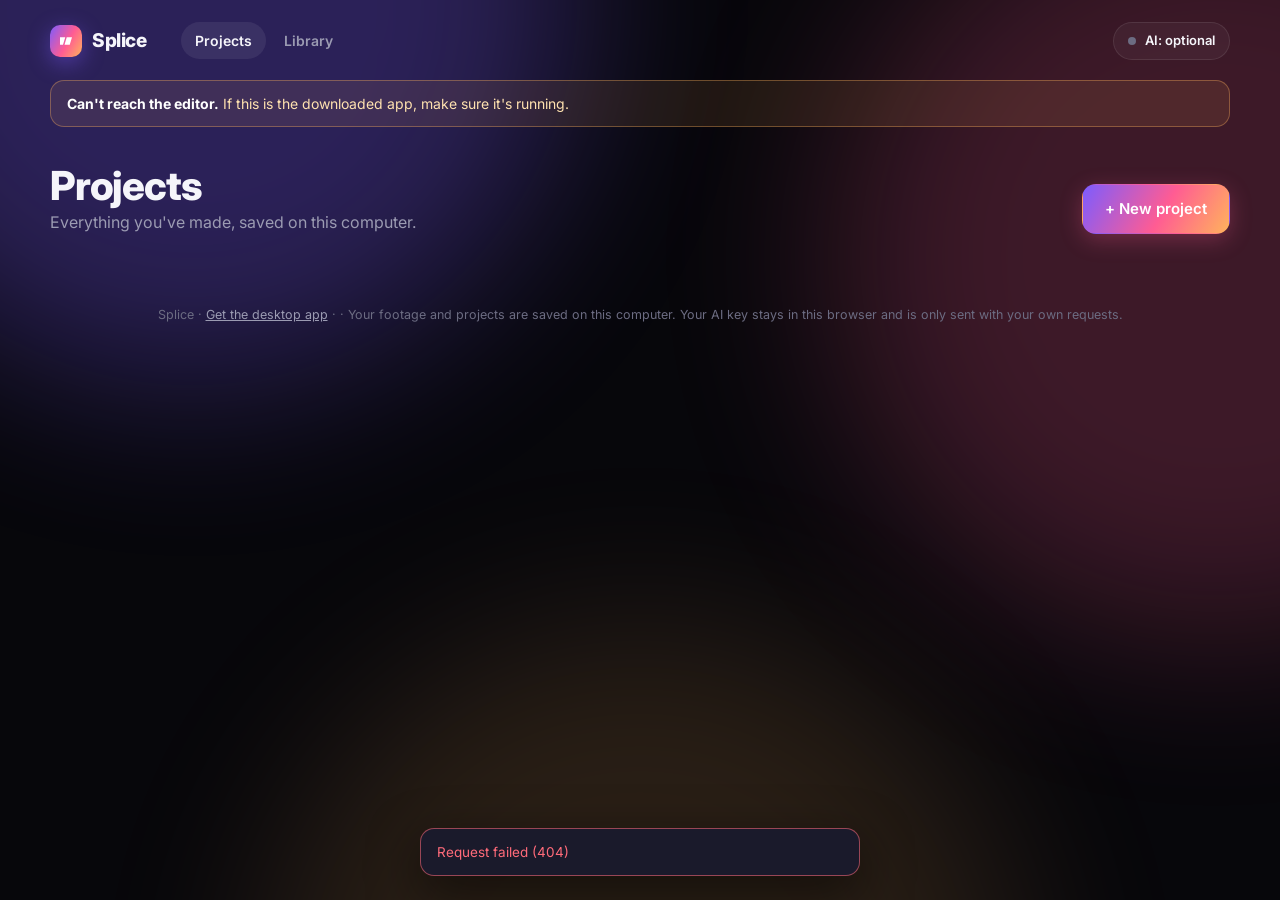
==== commit a096d6e1: "Install page, one-line installers, installable web app, quit button - web: install page with OS dete" ====
--- a/web/index.html
+++ b/web/index.html
@@ -9,6 +9,9 @@
   <link rel="preconnect" href="https://fonts.googleapis.com">
   <link rel="preconnect" href="https://fonts.gstatic.com" crossorigin>
   <link href="https://fonts.googleapis.com/css2?family=Inter:wght@400;500;600;700;800&family=JetBrains+Mono:wght@500&display=swap" rel="stylesheet">
+  <link rel="manifest" href="manifest.webmanifest">
+  <link rel="apple-touch-icon" href="icons/apple-touch-icon.png">
+  <link rel="icon" href="icons/icon-192.png">
   <link rel="stylesheet" href="style.css">
 </head>
 <body>
@@ -23,6 +26,7 @@
       <a href="#/home" id="navHome">Projects</a>
       <a href="#/library" id="navLib">Library</a>
     </nav>
+    <button class="ai-pill install-pill" id="installPill" type="button" hidden>Install app</button>
     <button class="ai-pill update-pill" id="updatePill" type="button" hidden>
       <span class="dot" aria-hidden="true"></span><span id="updateText">Update available</span>
     </button>
@@ -240,7 +244,7 @@
   </main>
 
   <footer class="foot">
-    <p>Splice<span class="ver" id="footVersion"></span> · Your footage and projects are saved on this computer. Your AI key stays in this browser and is only sent with your own requests.</p>
+    <p>Splice<span class="ver" id="footVersion"></span> · <a href="install.html">Get the desktop app</a> · <button class="link" id="quitBtn" type="button" hidden>Quit Splice</button> · Your footage and projects are saved on this computer. Your AI key stays in this browser and is only sent with your own requests.</p>
   </footer>
 
   <!-- ───────── AI CONNECT DIALOG ───────── -->
--- a/web/style.css
+++ b/web/style.css
@@ -415,3 +415,24 @@
 .pick small { color: var(--muted); font-size: 12px; }
 .clip img { width: 64px; height: 40px; object-fit: cover; border-radius: 8px; background: #000; }
 .clips { margin-top: 12px; }
+
+/* ═════════ install page ═════════ */
+.install-grid { display: grid; grid-template-columns: 1fr 1fr; gap: 20px; margin-bottom: 20px; }
+@media (max-width: 820px) { .install-grid { grid-template-columns: 1fr; } }
+main > .card { margin-bottom: 20px; }
+.primary-dl { display: grid; gap: 14px; align-content: center; justify-items: start; }
+.primary-dl .btn.big { font-size: 17px; padding: 16px 26px; }
+.primary-dl .btn[aria-disabled="true"] { opacity: 0.6; pointer-events: none; }
+.code { margin: 14px 0; padding: 14px 16px; border-radius: 12px; background: rgba(0, 0, 0, 0.4); border: 1px solid var(--border);
+  font-family: var(--mono); font-size: 13px; overflow-x: auto; white-space: pre-wrap; word-break: break-all; }
+.dl-list { list-style: none; margin: 0; padding: 0; display: grid; gap: 10px; }
+.dl-list li { display: flex; justify-content: space-between; align-items: center; gap: 12px; padding: 12px 14px;
+  border: 1px solid var(--border); border-radius: 12px; background: var(--surface); }
+.dl-list b { display: block; }
+.dl-list small { color: var(--muted); font-size: 12.5px; }
+.steps-doc { margin: 0; padding-left: 20px; display: grid; gap: 12px; color: var(--muted); }
+.steps-doc b { color: var(--text); }
+.steps-doc code, .fine code, .banner code { font-family: var(--mono); font-size: 12.5px; background: rgba(0,0,0,0.35); padding: 2px 6px; border-radius: 6px; color: var(--text); }
+.foot a { color: var(--muted); }
+.foot .link { display: inline; font-size: inherit; color: var(--muted); text-decoration: underline; }
+.install-pill { border-color: rgba(124, 92, 255, 0.55); background: rgba(124, 92, 255, 0.12); }
